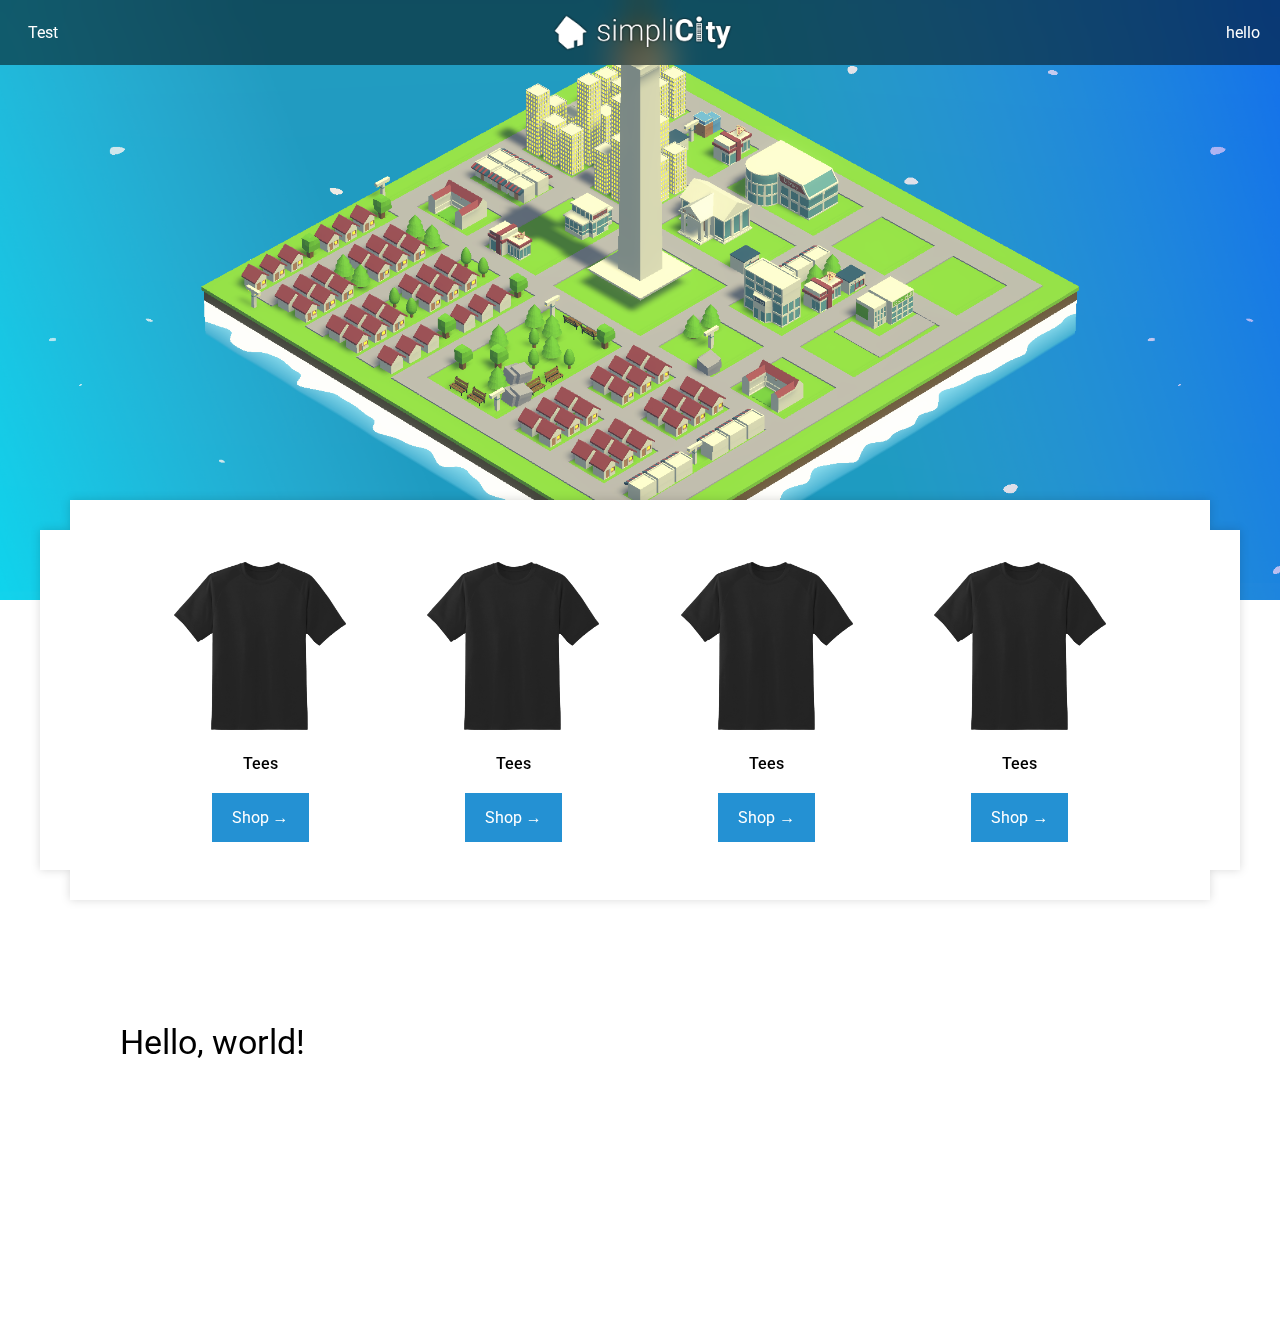
==== index.html @ 61fedb78 "Initial commit" ====
<!DOCTYPE html>
<html lang="en">
<head>
    <meta charset="UTF-8">
    <meta http-equiv="X-UA-Compatible" content="IE=edge">
    <meta name="viewport" content="width=device-width, initial-scale=1.0"> 
    <title>simpliCity Store</title>
    <link rel="stylesheet" href="/style.css">
</head>
<body>
    <div class="navbar">
	<div class="navbar-left">
	    <a class="navbar-link" href="">Test</a>
	</div>
	<img class="navbar-img" src="/assets/logo/simpliCity.png" alt="">
	<div class="navbar-right">hello</div>
    </div>

    <section class="banner"></section> 
    <section class="main">
	<div class="shadow">
	    <div class="special-card corner">
		<div class="category">
		    <img src="/assets/products/tees/default.png" alt="">
		    <span>Tees</span>
		    <a class="button" href="">Shop &rarr;</a>
		</div>
		<div class="category">
		    <img src="/assets/products/tees/default.png" alt="">
		    <span>Tees</span>
		    <a class="button" href="">Shop &rarr;</a>
		</div>
		<div class="category">
		    <img src="/assets/products/tees/default.png" alt="">
		    <span>Tees</span>
		    <a class="button" href="">Shop &rarr;</a>
		</div>
		<div class="category">
		    <img src="/assets/products/tees/default.png" alt="">
		    <span>Tees</span>
		    <a class="button" href="">Shop &rarr;</a>
		</div>
	    </div>
	</div>
	<div class="content">
	    <h1>Hello, world!</h1>
	</div>
    </section>
</body>
</html>
---- style.css ----
@import url('https://fonts.googleapis.com/css2?family=Roboto:ital,wght@0,100;0,300;0,400;0,500;0,700;0,900;1,100;1,300;1,400;1,500;1,700;1,900&display=swap');

:root {
    --accent: #2491d3;
    --accent-light: #23B0D4;
    --accent-dark: #115db3;
}

body {
    padding: 0;
    margin: 0;
    font-family: 'Roboto', sans-serif;
}

h1 {
    font-size: 2.1rem;
    font-weight: 400;
}

.navbar {
    height: 65px;
    display: flex;
    align-items: center;
    width: 100%;
    position: fixed;
    top: 0;
    left: 0;
    background-color: rgba(0, 0, 0, 0.5);
    backdrop-filter: blur(16px);
    color: white;
}

.navbar-link {
    text-decoration: none;
    color: white;
    display: inline-block;
    padding: 8px;
    border-radius: 5px;
    background-color: transparent;
    transition: all .3s;
}

.navbar-link:hover {
    background-color: rgba(255, 255, 255, 0.1);
}

.navbar-link:focus {
    background-color: rgba(255, 255, 255, 0.2);
}

.navbar-left {
    display: flex;
    gap: 20px;
    padding: 20px;
    align-content: center;
    flex: 1 0 0;
}

.navbar-right {
    display: flex;
    gap: 20px;
    padding: 20px;
    align-content: center;
    justify-content: flex-end;
    flex: 1 0 0;
}

.navbar-img {
    height: 90%;
    transition: all .3s;
}

.navbar-img:hover {
    height: 100%;
}

.banner {
    background-image: url("/assets/banners/simpliCity.png");
    height: 600px;
    width: 100%;
    background-position: center;
    background-size: cover;
}

.shadow {
    filter: drop-shadow(0 0 5px rgba(0, 0, 0, 0.15));
}

.corner {
    clip-path: polygon(0 30.00px,30px 30px,30.00px 0,calc(100% - 30.00px) 0,calc(100% - 30px) 30px,100% 30.00px,100% calc(100% - 30.00px),calc(100% - 30px) calc(100% - 30px),calc(100% - 30.00px) 100%,30.00px 100%,30px calc(100% - 30px),0 calc(100% - 30.00px));
}

.corner-small {
    clip-path: polygon(0 7.00px, 7px 7px, 7.00px 0, calc(100% - 7.00px) 0, calc(100% - 7px) 7px, 100% 7.00px, 100% calc(100% - 7.00px), calc(100% - 7px) calc(100% - 7px), calc(100% - 7.00px) 100%, 7.00px 100%, 7px calc(100% - 7px), 0 calc(100% - 7.00px));
}

.special-card {
    position: absolute;
    height: 400px;
    max-width: 1200px;
    width: 100%;
    top: -100px;
    left: 50%;
    transform: translateX(-50%);
    background-color: white;
    display: flex;
    padding-inline: 120px;
    justify-content: space-between;
    align-items: center;
    box-sizing: border-box;
}

.category {
    display: flex;
    flex-direction: column;
    gap: 20px;
    width: 200px;
    place-items: center;
}

.category > img {
    width: 90%;
}

.category > span {
    font-weight: 500;
}

.main {
    position: relative;
    width: 100vw;
}

.content {
    position: absolute;
    max-width: 1200px;
    width: 100%;
    top: 300px;
    padding: 80px;
    padding-top: 100px;
    padding-bottom: 240px;
    left: 50%;
    transform: translateX(-50%);
    box-sizing: border-box;
}

.button {
    background-color: var(--accent);
    padding: 15px;
    padding-inline: 20px;
    color: white;
    text-decoration: none;
    display: inline-block;
    transition: all .3s;
}

.button:hover {
    background-color: var(--accent-light);
}

.button:active {
    background-color: var(--accent-dark);
}
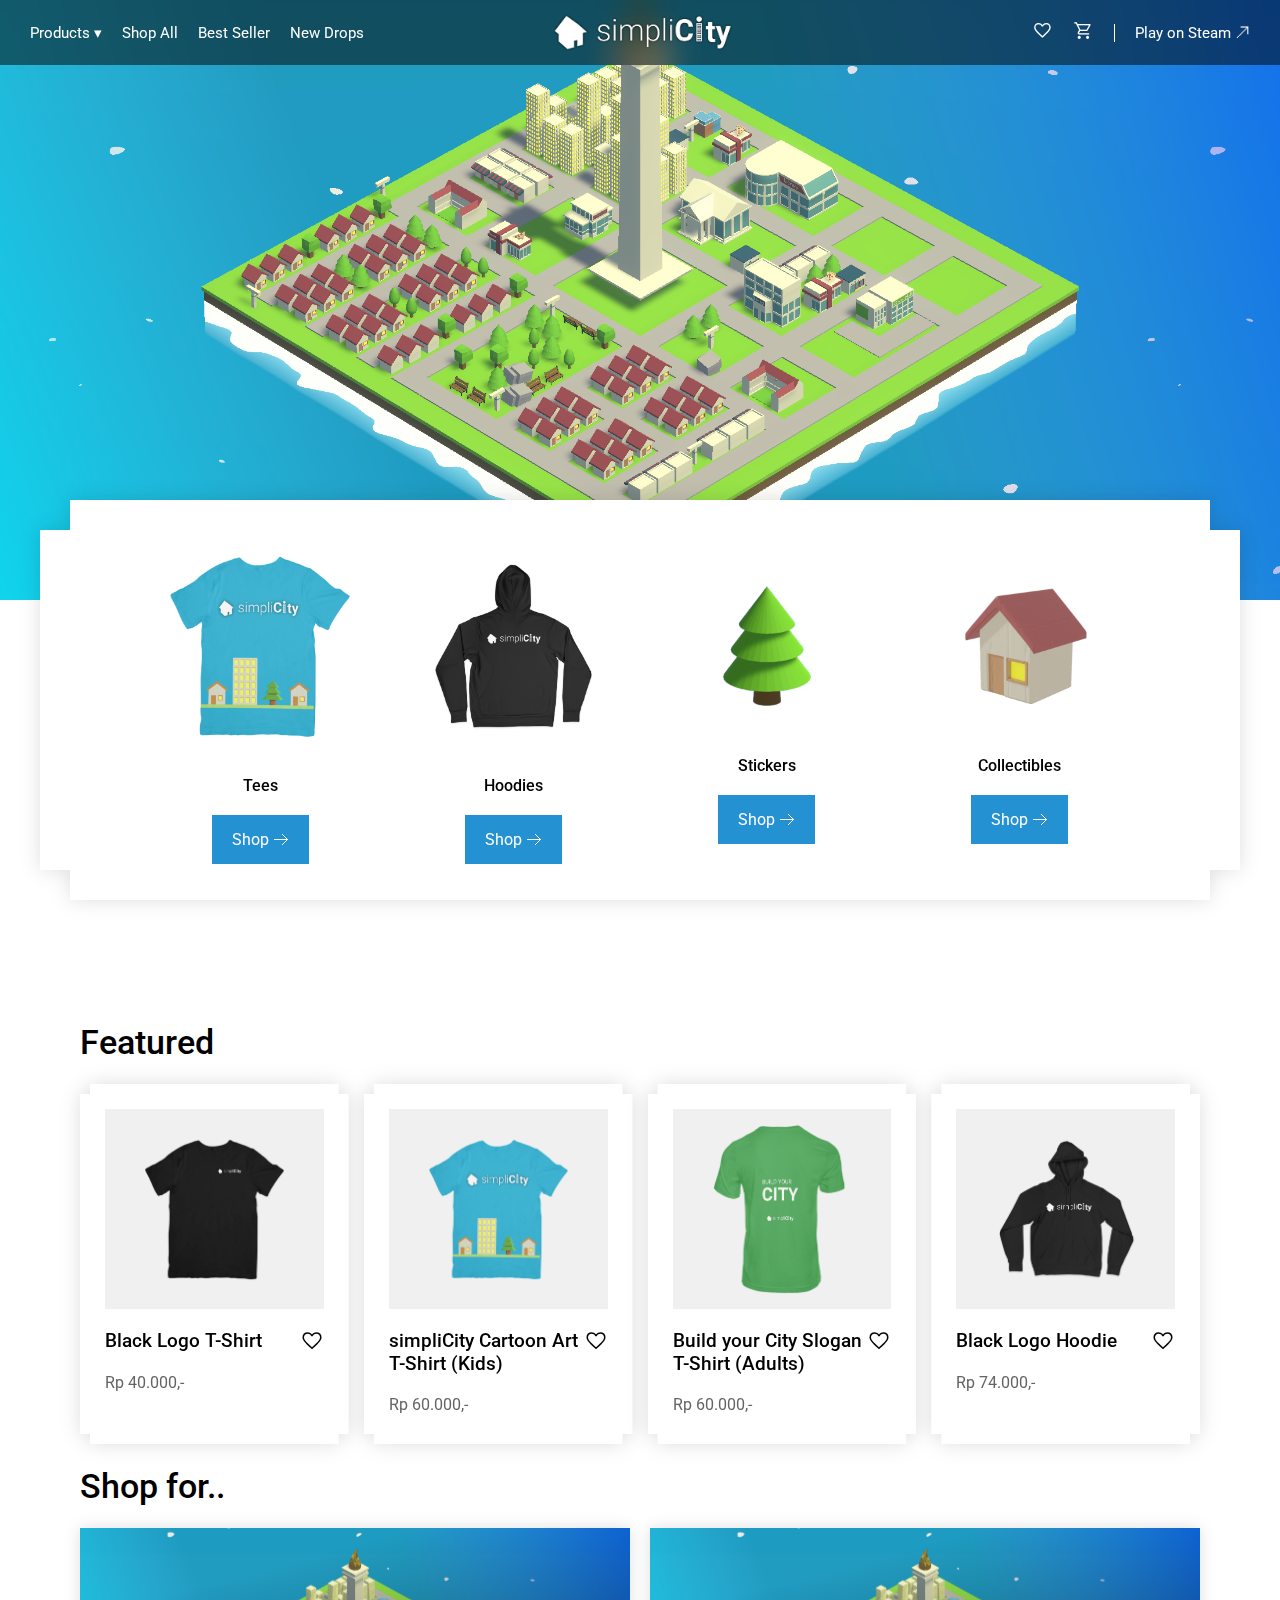
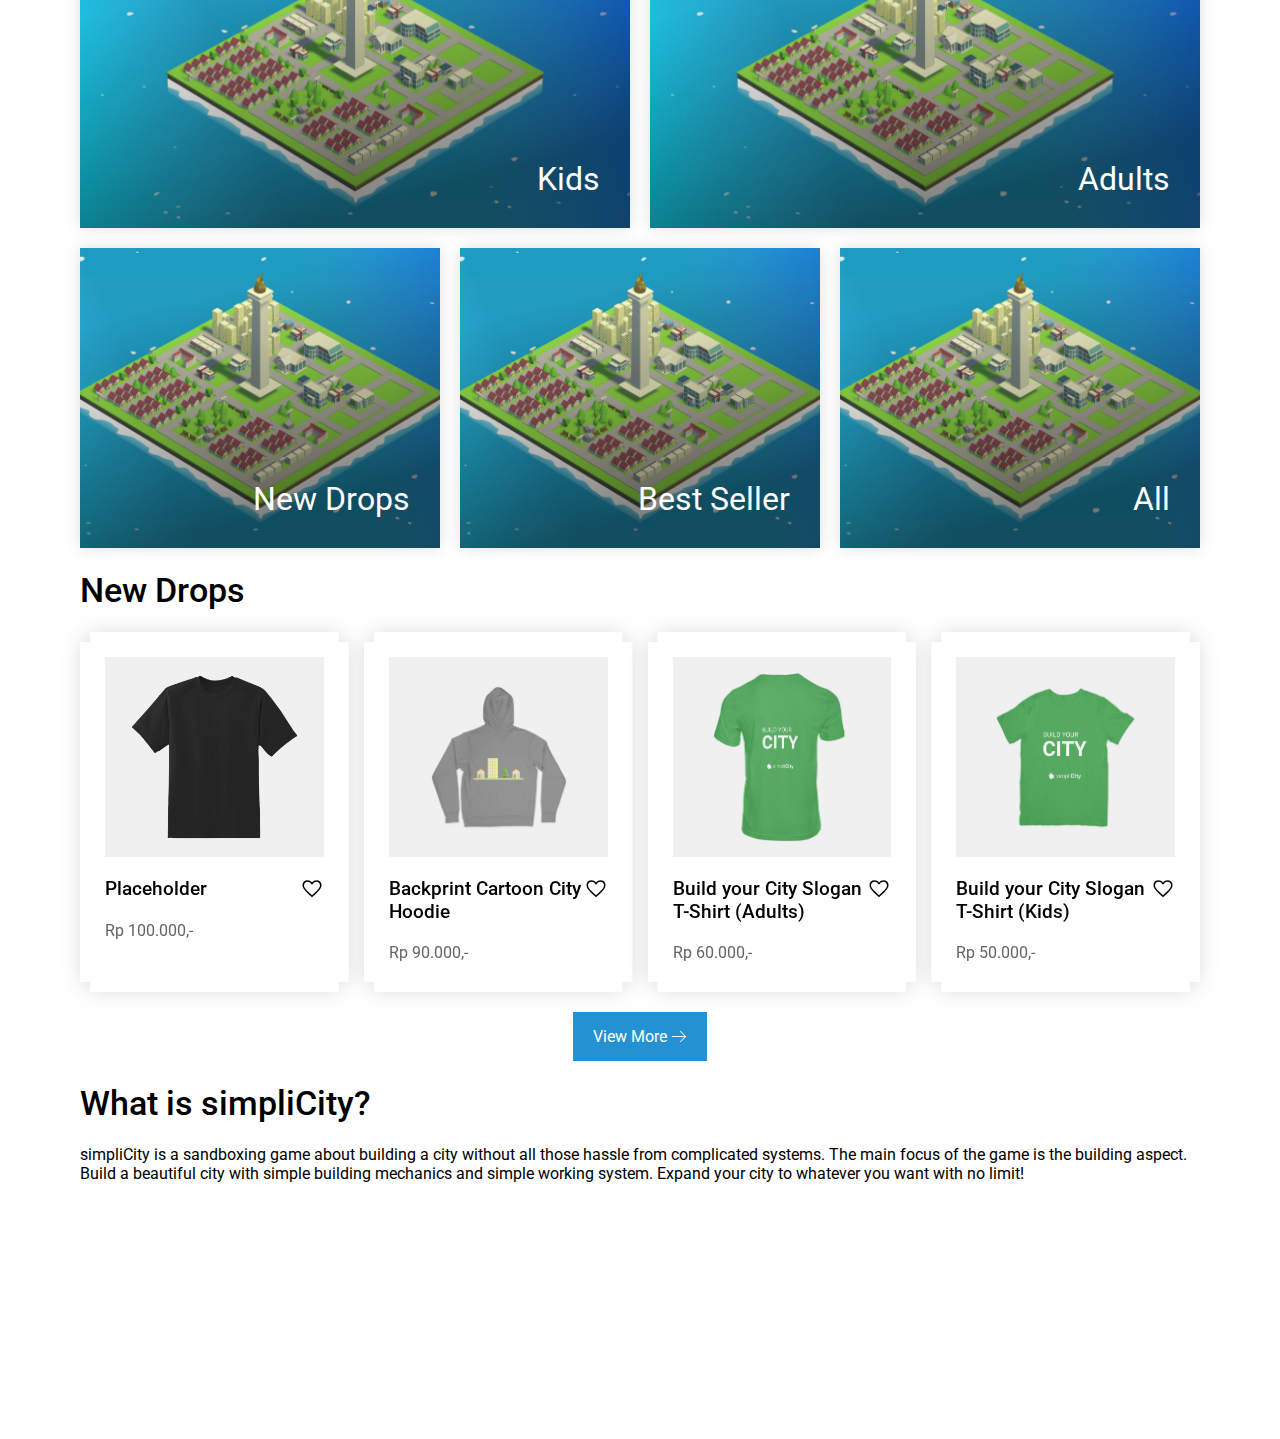
==== commit cd451510: "Added more products, product view, stuff i forgot. Responsivity is not complete." ====
--- a/index.html
+++ b/index.html
@@ -6,44 +6,138 @@
     <meta name="viewport" content="width=device-width, initial-scale=1.0"> 
     <title>simpliCity Store</title>
     <link rel="stylesheet" href="/style.css">
+    <link rel="stylesheet" href="https://fonts.googleapis.com/css2?family=Material+Symbols+Outlined:opsz,wght,FILL,GRAD@20..48,100..700,0..1,-50..200" />
 </head>
-<body>
+<body onload="loadFeatured('product-featured'); loadNewest('product-new', 4);">
+    <script src="/scripts/dropdown.js" defer></script>
+    <script src="/scripts/productManager.js" defer></script>
+    <script src="/scripts/sidebar.js" defer></script>
+
     <div class="navbar">
-	<div class="navbar-left">
-	    <a class="navbar-link" href="">Test</a>
+	<div class="navbar-left desktop">
+	    <a class="navbar-link" href="javascript:toggleDropdown('products')" onmouseenter="openDropdown('products')">Products &blacktriangledown;</a>
+	    <a class="navbar-link" href="/products/">Shop All</a>
+	    <a class="navbar-link" href="/products/popular/">Best Seller</a>
+	    <a class="navbar-link" href="/products/new/">New Drops</a>
 	</div>
-	<img class="navbar-img" src="/assets/logo/simpliCity.png" alt="">
-	<div class="navbar-right">hello</div>
+	<a class="img-link desktop" href="/">
+	    <img class="navbar-img" src="/assets/logo/simpliCity.png" alt="">
+	</a>
+	<div class="navbar-right desktop">
+	    <a class="navbar-link" href="/favourites/"><span class="material-symbols-outlined">favorite</span></a>
+	    <a class="navbar-link" href="/cart/"><span class="material-symbols-outlined">shopping_cart</span></a>
+	    <vr>&nbsp;</vr>
+	    <a class="navbar-link" href="https://store.steampowered.com/app/2381230/simpliCity/">Play on Steam &#129125;</a>
+	</div>
+	<a class="img-link mobile" href="/">
+	    <img class="navbar-img" src="/assets/logo/simpliCity.png" alt="">
+	</a>
+	<div class="navbar-right mobile">
+	    <a class="navbar-link" href="javascript:void(0);" onclick="toggleSidebar();"><span class="material-symbols-outlined">menu</span></a>
+	</div>
+    </div>
+    <div id="products" class="dropdown row">
+	<div class="flex-container column gap-half flex-grow">
+	    <span class="dropdown-title">Apparel</span>
+	    <a class="navbar-link" href="/products/categories/tees/">Tees</a>
+	    <a class="navbar-link" href="/products/categories/hoodies/">Hoodies</a>
+	    <a class="navbar-link" href="/products/categories/headwears/">Headwears</a>
+	</div>
+	<div class="flex-container column gap-half flex-grow">
+	    <span class="dropdown-title">Accessories</span>
+	    <a class="navbar-link" href="/products/categories/stickers/">Stickers</a>
+	    <a class="navbar-link" href="/products/categories/collectibles/">Collectibles</a>
+	</div>
+    </div>
+
+    <div class="sidebar" id="sidebar">
+	<a class="navbar-link" href="javascript:void(0)">Product Categories</a>
+	<div style="display: flex; flex-direction: column; gap: 8px; font-size: 1.1rem; opacity: .8;">
+	    <a class="navbar-link" href="/products/categories/tees/">Tees</a>
+	    <a class="navbar-link" href="/products/categories/hoodies/">Hoodies</a>
+	    <a class="navbar-link" href="/products/categories/headwears/">Headwears</a>
+	    <a class="navbar-link" href="/products/categories/stickers/">Stickers</a>
+	    <a class="navbar-link" href="/products/categories/collectibles/">Collectibles</a>
+	</div>
+	<hr>
+	<a class="navbar-link" href="/products/">Shop All</a>
+	<hr>
+	<a class="navbar-link" href="/products/popular/">Best Seller</a>
+	<hr>
+	<a class="navbar-link" href="/products/new/">New Drops</a>
+	<hr>
+	<a class="navbar-link" href="https://store.steampowered.com/app/2381230/simpliCity/">Play on Steam</a>
+	<hr>
+	<div class="flex-container" style="gap: 10px; justify-content: end;">
+	    <a class="navbar-link" href="/favourites/"><span class="material-symbols-outlined">favorite</span></a>
+	    <a class="navbar-link" href="/cart/"><span class="material-symbols-outlined">shopping_cart</span></a>
+	</div>
     </div>
 
     <section class="banner"></section> 
     <section class="main">
-	<div class="shadow">
+	<div class="shadow desktop">
 	    <div class="special-card corner">
 		<div class="category">
-		    <img src="/assets/products/tees/default.png" alt="">
+		    <img src="/assets/products/tees/cartoon_city_kids.png" alt="">
 		    <span>Tees</span>
-		    <a class="button" href="">Shop &rarr;</a>
+		    <a class="button" href="/products/categories/tees/">Shop &#129122;</a>
 		</div>
 		<div class="category">
-		    <img src="/assets/products/tees/default.png" alt="">
-		    <span>Tees</span>
-		    <a class="button" href="">Shop &rarr;</a>
+		    <img src="/assets/products/hoodies/back_logo.png" alt="">
+		    <span>Hoodies</span>
+		    <a class="button" href="/products/categories/hoodies/">Shop &#129122;</a>
 		</div>
 		<div class="category">
-		    <img src="/assets/products/tees/default.png" alt="">
-		    <span>Tees</span>
-		    <a class="button" href="">Shop &rarr;</a>
+		    <img src="/assets/products/stickers/sticker_tree.png" alt="">
+		    <span>Stickers</span>
+		    <a class="button" href="/products/categories/stickers/">Shop &#129122;</a>
 		</div>
 		<div class="category">
-		    <img src="/assets/products/tees/default.png" alt="">
-		    <span>Tees</span>
-		    <a class="button" href="">Shop &rarr;</a>
+		    <img src="/assets/products/collectibles/house.png" alt="">
+		    <span>Collectibles</span>
+		    <a class="button" href="/products/categories/collectibles/">Shop &#129122;</a>
 		</div>
 	    </div>
 	</div>
 	<div class="content">
-	    <h1>Hello, world!</h1>
+	    <h1>Featured</h1>
+	    <div class="product-container" id="product-featured">
+	    </div>
+	    <h1>Shop for..</h1>
+	    <div class="flex-container row gap" style="margin-bottom: 20px;">
+	        <a class="img-card" href="" style="background-image: url('/assets/banners/simpliCity.png');">
+		    <div class="gradient-overlay"></div>
+		    <span class="img-card-title">Kids</span>
+		</a>
+	        <a class="img-card" href="" style="background-image: url('/assets/banners/simpliCity.png');">
+		    <div class="gradient-overlay"></div>
+		    <span class="img-card-title">Adults</span>
+		</a>
+	    </div>
+	    <div class="flex-container row gap">
+	        <a class="img-card" href="" style="background-image: url('/assets/banners/simpliCity.png');">
+		    <div class="gradient-overlay"></div>
+		    <span class="img-card-title">New Drops</span>
+		</a>
+	        <a class="img-card" href="" style="background-image: url('/assets/banners/simpliCity.png');">
+		    <div class="gradient-overlay"></div>
+		    <span class="img-card-title">Best Seller</span>
+		</a>
+	        <a class="img-card" href="" style="background-image: url('/assets/banners/simpliCity.png');">
+		    <div class="gradient-overlay"></div>
+		    <span class="img-card-title">All</span>
+		</a>
+	    </div>
+	    <h1>New Drops</h1>
+	    <div class="product-container" id="product-new">
+	    </div>
+	    <div style="display: grid; place-items: center; margin-top: 20px; width: 100%;">
+		<a class="button" href="">View More &#129122;</a>
+	    </div>
+	    <h1>What is simpliCity?</h1>
+	    <p>simpliCity is a sandboxing game about building a city without all those hassle from complicated systems. The main focus of the game is the building aspect.
+Build a beautiful city with simple building mechanics and simple working system. Expand your city to whatever you want with no limit!</p>
 	</div>
     </section>
 </body>
--- a/style.css
+++ b/style.css
@@ -14,7 +14,37 @@
 
 h1 {
     font-size: 2.1rem;
+    font-weight: 500;
+}
+
+h3 {
     font-weight: 400;
+}
+
+vr {
+    display: inline-block;
+    height: 100%;
+    width: 1px;
+    background-color: white;
+}
+
+input {
+    border: 2px solid black;
+    text-align: center;
+    font-size: 1.1rem;
+}
+
+hr {
+    width: 100%;
+    color: white;
+}
+
+.desktop {
+    display: inherit !important;
+}
+
+.mobile {
+    display: none !important;
 }
 
 .navbar {
@@ -28,30 +58,60 @@
     background-color: rgba(0, 0, 0, 0.5);
     backdrop-filter: blur(16px);
     color: white;
+    z-index: 999;
+    font-size: 0.95rem; 
 }
 
 .navbar-link {
     text-decoration: none;
     color: white;
-    display: inline-block;
-    padding: 8px;
-    border-radius: 5px;
+    display: grid;
+    place-items: center;
     background-color: transparent;
     transition: all .3s;
+    display: block;
+}
+
+.navbar-link > span {
+    font-size: 1.3rem;
 }
 
 .navbar-link:hover {
-    background-color: rgba(255, 255, 255, 0.1);
+    text-decoration: underline;
 }
 
 .navbar-link:focus {
-    background-color: rgba(255, 255, 255, 0.2);
+    color: lightgray;
+}
+
+.dropdown {
+    position: fixed;
+    top: -100px;
+    left: 0;
+    width: 100%;
+    padding: 30px;
+    display: flex;
+    flex-direction: column;
+    background-color: rgba(0, 0, 0, 0.5);
+    backdrop-filter: blur(16px);
+    z-index: 998;
+    transition: top .5s, opacity .2s;
+    color: white;
+    opacity: 0;
+    visibility: collapse;
+}
+
+.dropdown-title {
+    color: white;
+    font-size: 1.1rem;
+    margin-bottom: 10px;
+    font-weight: 500;
 }
 
 .navbar-left {
     display: flex;
     gap: 20px;
-    padding: 20px;
+    padding: 30px;
     align-content: center;
     flex: 1 0 0;
 }
@@ -59,19 +119,55 @@
 .navbar-right {
     display: flex;
     gap: 20px;
-    padding: 20px;
-    align-content: center;
+    padding: 30px;
+    align-items: center;
     justify-content: flex-end;
     flex: 1 0 0;
 }
 
 .navbar-img {
+    height: 100%;
+}
+
+.img-link {
+    width: fit-content;
     height: 90%;
+    display: block;
     transition: all .3s;
 }
 
-.navbar-img:hover {
-    height: 100%;
+.img-link:hover {
+    height: 100%;
+}
+
+.img-link:active {
+    height: 85%;
+}
+
+.sidebar {
+    position: fixed;
+    top: 65px;
+    right: 0;
+    height: 100%;
+    max-width: 100vw;
+    width: 800px;
+    background-color: rgba(0, 0, 0, 0.5);
+    backdrop-filter: blur(16px);
+    z-index: 999;
+    color: white;
+    text-decoration: none;
+    display: flex;
+    flex-direction: column;
+    gap: 10px;
+    padding: 50px;
+    box-sizing: border-box;
+    text-align: right;
+    right: -800px;
+    transition: all .5s;
+}
+
+.sidebar > a {
+    font-size: 1.2rem;
 }
 
 .banner {
@@ -83,15 +179,19 @@
 }
 
 .shadow {
-    filter: drop-shadow(0 0 5px rgba(0, 0, 0, 0.15));
+    filter: drop-shadow(0 0 10px rgba(0, 0, 0, 0.13));
 }
 
 .corner {
     clip-path: polygon(0 30.00px,30px 30px,30.00px 0,calc(100% - 30.00px) 0,calc(100% - 30px) 30px,100% 30.00px,100% calc(100% - 30.00px),calc(100% - 30px) calc(100% - 30px),calc(100% - 30.00px) 100%,30.00px 100%,30px calc(100% - 30px),0 calc(100% - 30.00px));
 }
 
+.corner-medium {
+    clip-path: polygon(0 20.00px,20px 20px,20.00px 0,calc(100% - 20.00px) 0,calc(100% - 20px) 20px,100% 20.00px,100% calc(100% - 20.00px),calc(100% - 20px) calc(100% - 20px),calc(100% - 20.00px) 100%,20.00px 100%,20px calc(100% - 20px),0 calc(100% - 20.00px));
+}
+
 .corner-small {
-    clip-path: polygon(0 7.00px, 7px 7px, 7.00px 0, calc(100% - 7.00px) 0, calc(100% - 7px) 7px, 100% 7.00px, 100% calc(100% - 7.00px), calc(100% - 7px) calc(100% - 7px), calc(100% - 7.00px) 100%, 7.00px 100%, 7px calc(100% - 7px), 0 calc(100% - 7.00px));
+    clip-path: polygon(0 10.00px,10px 10px,10.00px 0,calc(100% - 10.00px) 0,calc(100% - 10px) 10px,100% 10.00px,100% calc(100% - 10.00px),calc(100% - 10px) calc(100% - 10px),calc(100% - 10.00px) 100%,10.00px 100%,10px calc(100% - 10px),0 calc(100% - 10.00px));
 }
 
 .special-card {
@@ -133,7 +233,7 @@
 
 .content {
     position: absolute;
-    max-width: 1200px;
+    max-width: 1360px;
     width: 100%;
     top: 300px;
     padding: 80px;
@@ -144,6 +244,11 @@
     box-sizing: border-box;
 }
 
+.content-clean {
+    padding-top: 80px;
+    top: 0;
+}
+
 .button {
     background-color: var(--accent);
     padding: 15px;
@@ -152,6 +257,11 @@
     text-decoration: none;
     display: inline-block;
     transition: all .3s;
+    display: flex;
+    gap: 10px;
+    place-items: center;
+    justify-content: center;
+    width: fit-content;
 }
 
 .button:hover {
@@ -161,3 +271,252 @@
 .button:active {
     background-color: var(--accent-dark);
 }
+
+.black {
+    background-color: black;
+    color: white;
+}
+
+.black:hover {
+    background-color: #222;
+}
+
+.black:active {
+    background-color: #444;
+}
+
+.flex-container {
+    display: flex;
+}
+
+.gap {
+    gap: 20px;
+}
+
+.gap-half {
+    gap: 10px;
+}
+
+.flex-grow {
+    flex: 1 0 0;
+}
+
+.row {
+    flex-direction: row;
+}
+
+.column {
+    flex-direction: column;
+}
+
+.product-container {
+    display: grid;
+    grid-template-columns: repeat(4, minmax(0, 1fr));
+    grid-gap: 15px;
+    width: 100%;
+}
+
+.outer-product {
+    min-height: fit-content;
+    height: 100%;
+    width: 100%;
+}
+
+.product {
+    height: 100%;
+    background-color: white;
+    gap: 20px;
+    padding: 25px;
+    padding-bottom: 30px;
+    display: flex;
+    flex-direction: column;
+    position: relative;
+    text-decoration: none;
+    color: black;
+    transition: all .3s;
+    box-sizing: border-box;
+}
+
+.product:hover {
+    background-color: rgb(245, 245, 245);
+}
+
+.product:focus {
+    background-color: rgb(240, 240, 240);
+}
+
+.product-title {
+    font-weight: 500;
+    font-size: 1.2rem;
+}
+
+.price {
+    color: rgb(100, 100, 100)
+}
+
+.img-container {
+    background-color: rgba(240, 240, 240);
+    height: 200px;
+    display: block;
+    padding: 15px;
+    box-sizing: border-box;
+    display: flex;
+    justify-content: center;
+    overflow: hidden;
+}
+
+.img-container-dark {
+    background-color: rgba(70, 70, 70);
+}
+
+.img-container > img {
+    height: 100%;
+    width: 100%;
+    object-fit: contain;
+}
+
+.product-image {
+    height: 600px;
+    min-height: 600px;
+    max-height: 90vh;
+    display: grid;
+    place-items: center;
+}
+
+.product-image > img {
+    height: 90%;
+    width: 90%;
+}
+
+.img-card {
+    text-decoration: none;
+    height: 300px;
+    position: relative;
+    flex: 1 1;
+    display: block;
+    box-shadow: 0 0 15px 0 rgba(0, 0, 0, 0.13);
+    background-size: cover;
+    background-position: center;
+}
+
+.gradient-overlay {
+    background-image: linear-gradient(-15deg, rgba(0, 0, 0, 0.5) 20%, transparent 80%);
+    width: 100%;
+    height: 100%;
+}
+
+.img-card-title {
+    color: white;
+    position: absolute;
+    bottom: 30px;
+    right: 30px;
+    font-size: 2rem;
+}
+
+.img-card:hover {
+    box-shadow: inset 0 0 0 5px white, 0 0 15px 0 rgba(0, 0, 0, 0.13);
+
+    .gradient-overlay {
+	margin: 5px;
+	width: calc(100% - 10px);
+	height: calc(100% - 10px);
+    }
+
+    .img-card-title {
+	text-decoration: underline;
+    }
+}
+
+.img-card:focus {
+    box-shadow: inset 0 0 0 3px white, 0 0 15px 0 rgba(0, 0, 0, 0.13);
+
+    .gradient-overlay {
+	background-image: linear-gradient(-20deg, rgba(0, 0, 0, 0.6) 20%, rgba(0, 0, 0, 0.2) 90%);
+	margin: 3px;
+	width: calc(100% - 6px);
+	height: calc(100% - 6px);
+    }
+}
+
+.selection-container {
+    width: 100%;
+    height: 48px;
+    border: 2px solid black;
+    margin-bottom: 10px;
+    color: black;
+    display: flex;
+    flex-direction: row;
+}
+
+.selection {
+    flex-grow: 1;
+    display: grid;
+    place-items: center;
+    background-color: white;
+    color: black;
+    transition: all .3s;
+    cursor: pointer;
+}
+
+.selection:hover {
+    background: black;
+    color: white;
+}
+
+.active {
+    color: white;
+    background-color: black;
+}
+
+.material-symbols-outlined {
+  font-variation-settings:
+  'FILL' 0,
+  'wght' 300,
+  'GRAD' 0,
+  'opsz' 24
+}
+
+.variation-fill {
+    font-variation-settings: 
+    'FILL' 1
+}
+
+@media only screen and (max-width: 1200px) {
+    .product-container {
+	grid-template-columns: repeat(3, minmax(0, 1fr));
+    }
+
+    .mobile {
+	display: inherit !important;
+    }
+
+    .desktop {
+	display: none !important;
+    }
+
+    .content {
+	padding: 40px;
+	top: 0;
+    }
+}
+
+@media only screen and (max-width: 850px) {
+    .product-container {
+	grid-template-columns: repeat(2, minmax(0, 1fr));
+    }
+}
+
+@media only screen and (max-width: 750px) {
+    .row {
+	flex-direction: column;
+    }
+
+    .img-card {
+	flex: none;
+    }
+}
+@media only screen and (max-width: 600px) {
+    .product-container {
+	grid-template-columns: repeat(1, minmax(0, 1fr));
+    }
+}
